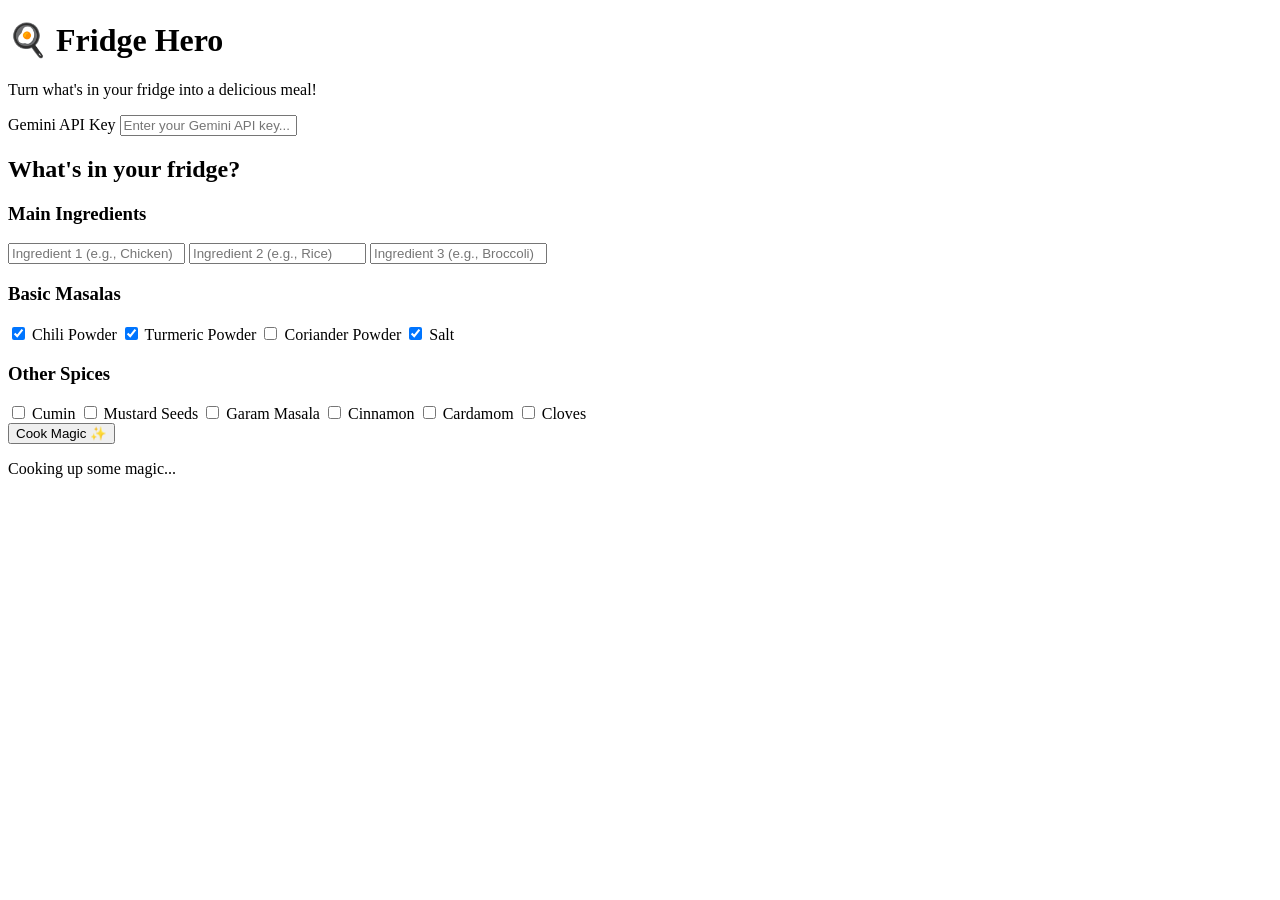
==== index.html @ 95ce54fd "Add files via upload" ====
<!DOCTYPE html>
<html lang="en">
  <head>
    <meta charset="UTF-8" />
    <link rel="icon" type="image/svg+xml" href="/vite.svg" />
    <meta name="viewport" content="width=device-width, initial-scale=1.0" />
    <title>🍳 Fridge Hero</title>
    <link rel="preconnect" href="https://fonts.googleapis.com">
    <link rel="preconnect" href="https://fonts.gstatic.com" crossorigin>
    <link href="https://fonts.googleapis.com/css2?family=Outfit:wght@300;400;600;700&display=swap" rel="stylesheet">
    <script type="module" crossorigin src="./assets/main-92Jn4Pj5.js"></script>
    <link rel="modulepreload" crossorigin href="./assets/style-Dti-Ec1C.js">
    <link rel="stylesheet" crossorigin href="./assets/style-DBoOZ7m_.css">
  </head>
  <body>
    <div class="app-container">
      <header class="header">
        <h1>🍳 Fridge Hero</h1>
        <p>Turn what's in your fridge into a delicious meal!</p>
      </header>
      
      <main class="main-content" id="mainView">
        <div class="settings-card shadow-glass">
          <label for="apiKey">Gemini API Key</label>
          <input type="password" id="apiKey" placeholder="Enter your Gemini API key..." autocomplete="off" />
        </div>

        <div class="input-card shadow-glass">
          <h2>What's in your fridge?</h2>
          
          <div class="input-section">
            <h3>Main Ingredients</h3>
            <div class="ingredients-inputs">
              <input type="text" id="ingredient1" class="ingredient-input" placeholder="Ingredient 1 (e.g., Chicken)" />
              <input type="text" id="ingredient2" class="ingredient-input" placeholder="Ingredient 2 (e.g., Rice)" />
              <input type="text" id="ingredient3" class="ingredient-input" placeholder="Ingredient 3 (e.g., Broccoli)" />
            </div>
          </div>

          <div class="input-section">
            <h3>Basic Masalas</h3>
            <div class="checkbox-group" id="basicMasalas">
              <label class="checkbox-label"><input type="checkbox" value="Chili Powder" checked> Chili Powder</label>
              <label class="checkbox-label"><input type="checkbox" value="Turmeric Powder" checked> Turmeric Powder</label>
              <label class="checkbox-label"><input type="checkbox" value="Coriander Powder"> Coriander Powder</label>
              <label class="checkbox-label"><input type="checkbox" value="Salt" checked> Salt</label>
            </div>
          </div>

          <div class="input-section">
            <h3>Other Spices</h3>
            <div class="checkbox-group" id="otherSpices">
              <label class="checkbox-label"><input type="checkbox" value="Cumin"> Cumin</label>
              <label class="checkbox-label"><input type="checkbox" value="Mustard Seeds"> Mustard Seeds</label>
              <label class="checkbox-label"><input type="checkbox" value="Garam Masala"> Garam Masala</label>
              <label class="checkbox-label"><input type="checkbox" value="Cinnamon"> Cinnamon</label>
              <label class="checkbox-label"><input type="checkbox" value="Cardamom"> Cardamom</label>
              <label class="checkbox-label"><input type="checkbox" value="Cloves"> Cloves</label>
            </div>
          </div>
          
          <button id="cookBtn" class="btn-primary">
            <span class="btn-text">Cook Magic ✨</span>
          </button>
        </div>

        <div id="loading" class="loading-state hidden">
          <div class="spinner"></div>
          <p>Cooking up some magic...</p>
        </div>
      </main>
    </div>
  </body>
</html>
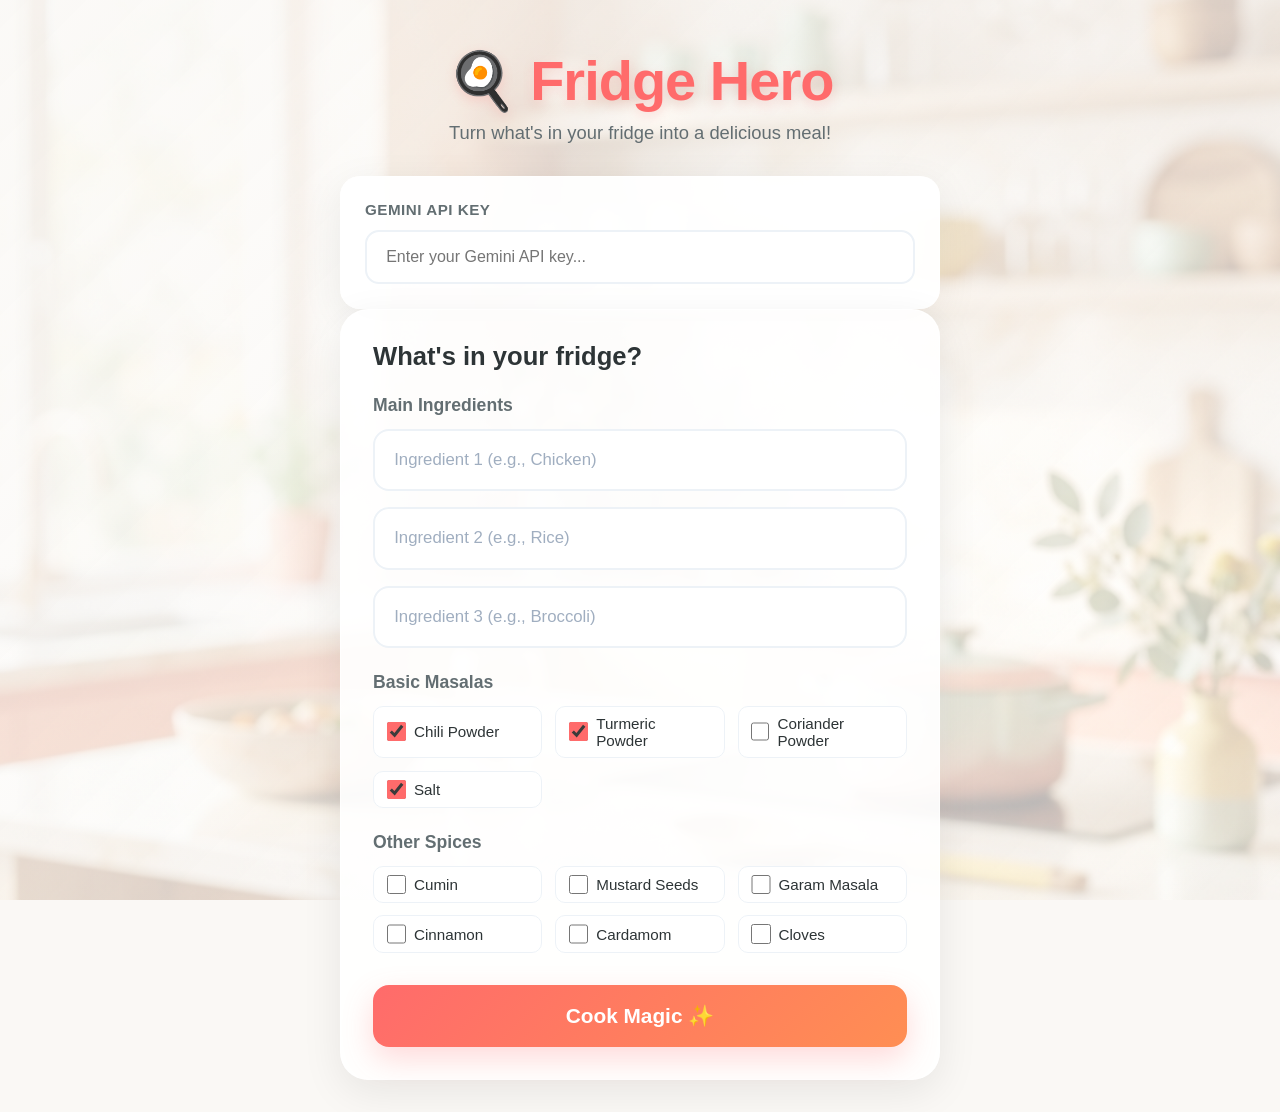
==== commit 5d8ef40a: "Add files via upload" ====
--- a/index.html
+++ b/index.html
@@ -8,9 +8,9 @@
     <link rel="preconnect" href="https://fonts.googleapis.com">
     <link rel="preconnect" href="https://fonts.gstatic.com" crossorigin>
     <link href="https://fonts.googleapis.com/css2?family=Outfit:wght@300;400;600;700&display=swap" rel="stylesheet">
-    <script type="module" crossorigin src="./assets/main-92Jn4Pj5.js"></script>
-    <link rel="modulepreload" crossorigin href="./assets/style-Dti-Ec1C.js">
-    <link rel="stylesheet" crossorigin href="./assets/style-DBoOZ7m_.css">
+    <script type="module" crossorigin src="./main-ah8qciMV.js"></script>
+    <link rel="modulepreload" crossorigin href="./style-BPysieQ0.js">
+    <link rel="stylesheet" crossorigin href="./style-q_WNSESN.css">
   </head>
   <body>
     <div class="app-container">
--- a/style-q_WNSESN.css
+++ b/style-q_WNSESN.css
@@ -0,0 +1 @@
+:root{--bg-color:#faf8f5;--text-main:#2d3436;--text-muted:#636e72;--card-bg:#ffffffd9;--border-color:#fff9;--primary-color:#ff6b6b;--primary-hover:#ff5252;--primary-gradient:linear-gradient(135deg, #ff6b6b 0%, #ff8e53 100%);--hover-gradient:linear-gradient(135deg, #ff5252 0%, #ff7330 100%);--accent-green:#4ecdc4;--accent-yellow:#ffe66d;--input-bg:#ffffffe6;--font-main:"Outfit", sans-serif;--shadow-soft:0 12px 40px #00000014;--shadow-colorful:0 12px 30px #ff6b6b40}*{box-sizing:border-box;margin:0;padding:0}body{font-family:var(--font-main);background-color:var(--bg-color);color:var(--text-main);background-image:url(./bg.png);background-position:50%;background-size:cover;background-attachment:fixed;justify-content:center;align-items:flex-start;min-height:100vh;padding:2rem;display:flex;position:relative}body:before{content:"";-webkit-backdrop-filter:blur(8px);z-index:-1;background:linear-gradient(135deg,#faf8f5d9 0%,#ffffffb3 100%);position:fixed;inset:0}.app-container{flex-direction:column;gap:2rem;width:100%;max-width:600px;animation:.8s ease-out fadeIn;display:flex}.header{text-align:center;padding-top:1rem}.header h1{color:var(--primary-color);text-shadow:0 4px 12px #ff6b6b33;letter-spacing:-1px;margin-bottom:.5rem;font-size:3.5rem;font-weight:700}.header p{color:var(--text-muted);font-size:1.15rem;font-weight:400}.shadow-glass{background:var(--card-bg);-webkit-backdrop-filter:blur(16px);border:1px solid var(--border-color);box-shadow:var(--shadow-soft);border-radius:28px;padding:2rem;transition:transform .3s}.shadow-glass:hover{transform:translateY(-2px)}.settings-card{background:#fffffff2;border-radius:20px;flex-direction:column;gap:.75rem;padding:1.5rem;display:flex}.settings-card label{color:var(--text-muted);text-transform:uppercase;letter-spacing:.5px;font-size:.95rem;font-weight:600}.settings-card input{background:var(--input-bg);color:var(--text-main);font-family:var(--font-main);border:2px solid #edf2f7;border-radius:14px;outline:none;padding:1rem 1.2rem;font-size:1rem;transition:all .3s}.settings-card input:focus{border-color:var(--accent-green);background:#fff;box-shadow:0 0 0 4px #4ecdc426}.input-card{background:#ffffffe6;flex-direction:column;gap:1.5rem;display:flex}.input-card h2{color:var(--text-main);font-size:1.6rem;font-weight:700}.input-section{flex-direction:column;gap:.8rem;display:flex}.input-section h3{color:var(--text-muted);font-size:1.1rem;font-weight:600}.checkbox-group{grid-template-columns:repeat(auto-fill,minmax(140px,1fr));gap:.8rem;display:grid}.checkbox-label{cursor:pointer;color:var(--text-main);background:var(--input-bg);border:1px solid #edf2f7;border-radius:10px;align-items:center;gap:.5rem;padding:.5rem .8rem;font-size:.95rem;transition:all .2s;display:flex}.checkbox-label:hover{border-color:var(--accent-green)}.checkbox-label input[type=checkbox]{accent-color:var(--primary-color);cursor:pointer;width:1.2rem;height:1.2rem}.ingredients-inputs{flex-direction:column;gap:1rem;display:flex}.ingredient-input{background:var(--input-bg);color:var(--text-main);font-family:var(--font-main);border:2px solid #edf2f7;border-radius:16px;outline:none;padding:1.2rem;font-size:1.05rem;transition:all .3s}.ingredient-input::placeholder{color:#a0aec0}.ingredient-input:focus{border-color:var(--accent-yellow);background:#fff;transform:translateY(-2px);box-shadow:0 0 0 4px #ffe66d4d}.btn-primary{background:var(--primary-gradient);color:#fff;font-family:var(--font-main);cursor:pointer;box-shadow:var(--shadow-colorful);border:none;border-radius:16px;margin-top:.5rem;padding:1.2rem 2rem;font-size:1.3rem;font-weight:700;transition:all .3s cubic-bezier(.4,0,.2,1);position:relative;overflow:hidden}.btn-primary:hover{background:var(--hover-gradient);transform:translateY(-4px)scale(1.02);box-shadow:0 15px 35px #ff6b6b59}.btn-primary:active{transform:translateY(1px);box-shadow:0 5px 15px #ff6b6b33}.btn-text{z-index:1;position:relative}.loading-state{flex-direction:column;align-items:center;gap:1.5rem;margin:3rem 0;display:flex}.spinner{border:5px solid #ff6b6b33;border-top-color:var(--primary-color);border-radius:50%;width:50px;height:50px;animation:1s cubic-bezier(.68,-.55,.265,1.55) infinite spin}.loading-state p{color:var(--primary-color);font-size:1.1rem;font-weight:600;animation:1.5s ease-in-out infinite pulse}.recipe-card{background:#fff;margin-top:0;animation:.6s cubic-bezier(.16,1,.3,1) slideUp}.recipe-card h2{color:var(--accent-green);border-bottom:2px dashed #edf2f7;margin-bottom:1.5rem;padding-bottom:1rem;font-size:1.8rem;font-weight:700}.recipe-content{color:var(--text-main);font-size:1.05rem;line-height:1.8}.recipe-content h1,.recipe-content h2,.recipe-content h3{color:var(--primary-color);margin:2rem 0 1rem;font-weight:700}.recipe-content h3{color:var(--text-main);font-size:1.3rem}.recipe-content ul,.recipe-content ol{border-left:4px solid var(--accent-yellow);background:#fcfaf8;border-radius:12px;margin-bottom:1.5rem;margin-left:1.5rem;padding:1.5rem 1.5rem 1.5rem 2.5rem}.recipe-content li{margin-bottom:.8rem}.recipe-content li::marker{color:var(--primary-color);font-weight:700}.recipe-content p{margin-bottom:1.5rem}.recipe-content strong{color:#2d3436;background:linear-gradient(#0000 60%,#ffe66d66 60%);padding:0 .2rem;font-weight:700}.hidden{display:none!important}@keyframes spin{to{transform:rotate(360deg)}}@keyframes pulse{0%,to{opacity:1}50%{opacity:.6}}@keyframes fadeIn{0%{opacity:0}to{opacity:1}}@keyframes slideUp{0%{opacity:0;transform:translateY(30px)}to{opacity:1;transform:translateY(0)}}
